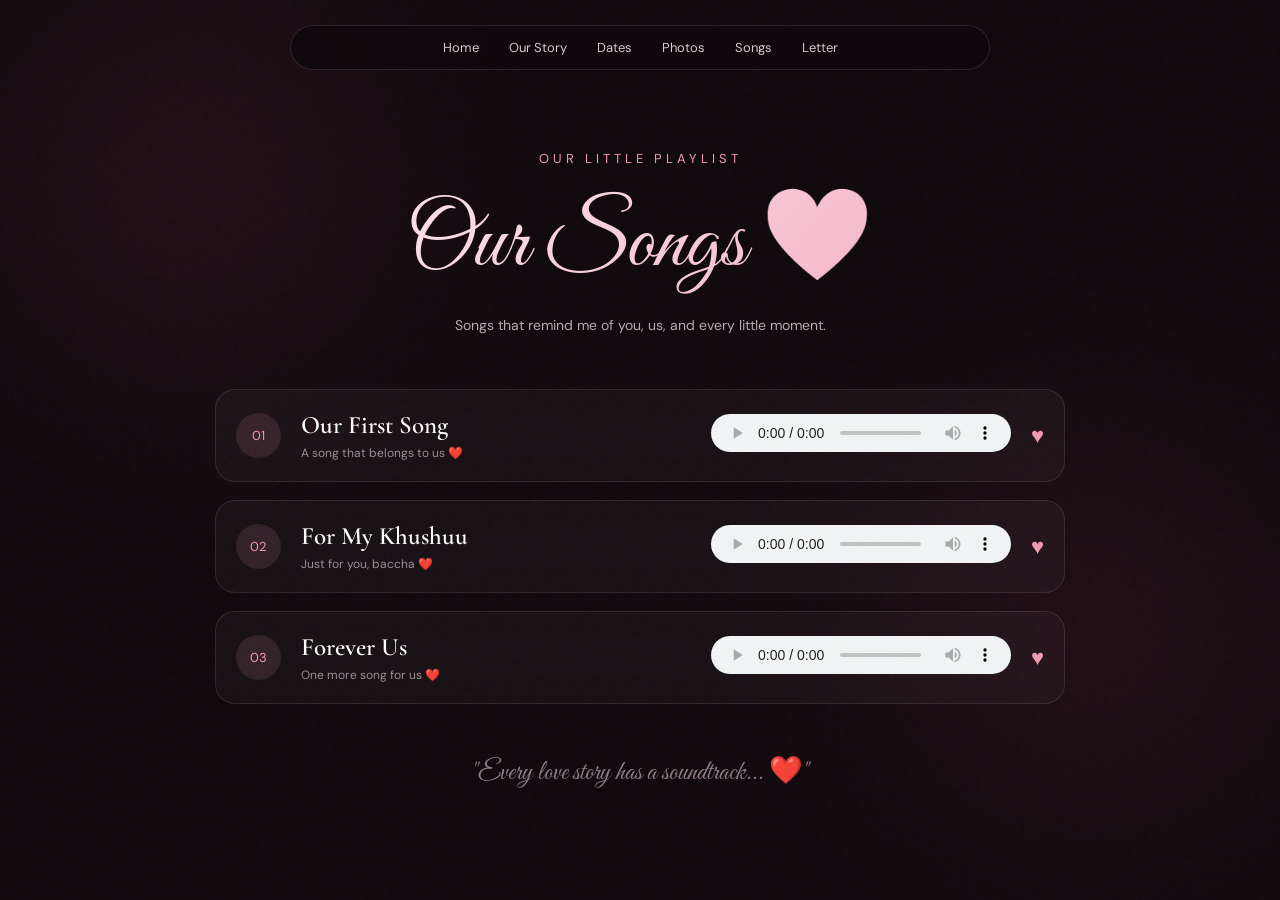
==== songs.html @ 591d89be "Add files via upload" ====
<!DOCTYPE html>
<html lang="en">
<head>

    <meta charset="UTF-8">
    <meta name="viewport" content="width=device-width, initial-scale=1.0">

    <title>Our Songs ❤️</title>

    <link rel="preconnect" href="https://fonts.googleapis.com">
    <link rel="preconnect" href="https://fonts.gstatic.com" crossorigin>

    <link href="https://fonts.googleapis.com/css2?family=Cormorant+Garamond:wght@400;500;600;700&family=DM+Sans:wght@400;500;600&family=Great+Vibes&display=swap" rel="stylesheet">

    <link rel="stylesheet" href="style.css">


    <style>

        .songs-page {

            min-height: 100vh;

            padding: 150px 20px 80px;

        }


        .songs-heading {

            text-align: center;

            margin-bottom: 55px;

        }


        .songs-heading .small-title {

            color: #f19ab4;

            font-size: 13px;

            letter-spacing: 4px;

            text-transform: uppercase;

            margin-bottom: 15px;

        }


        .songs-heading h1 {

            font-family: "Great Vibes", cursive;

            font-size: clamp(50px, 8vw, 90px);

            font-weight: 400;

            margin: 0;

            background: linear-gradient(
                135deg,
                #ffffff,
                #f19ab4
            );

            -webkit-background-clip: text;

            -webkit-text-fill-color: transparent;

        }


        .songs-heading p {

            color: #b9aab1;

            font-family: "DM Sans", sans-serif;

            font-size: 14px;

            margin-top: 15px;

        }


        .songs-container {

            width: min(850px, 100%);

            margin: auto;

            display: flex;

            flex-direction: column;

            gap: 18px;

        }


        .song-card {

            display: flex;

            align-items: center;

            gap: 20px;

            padding: 20px;

            border: 1px solid rgba(255,255,255,.10);

            border-radius: 20px;

            background: rgba(255,255,255,.035);

            backdrop-filter: blur(15px);

            transition: .3s;

        }


        .song-card:hover {

            transform: translateY(-3px);

            border-color: rgba(241,154,180,.35);

            background: rgba(241,154,180,.06);

        }


        .song-number {

            width: 45px;

            height: 45px;

            flex-shrink: 0;

            display: flex;

            align-items: center;

            justify-content: center;

            border-radius: 50%;

            background: rgba(241,154,180,.12);

            color: #f19ab4;

            font-family: "DM Sans", sans-serif;

            font-size: 13px;

        }


        .song-info {

            flex: 1;

        }


        .song-info h3 {

            margin: 0 0 5px;

            color: #fff;

            font-family: "Cormorant Garamond", serif;

            font-size: 25px;

            font-weight: 600;

        }


        .song-info p {

            margin: 0;

            color: #9e8d95;

            font-family: "DM Sans", sans-serif;

            font-size: 12px;

        }


        .song-player {

            width: 300px;

            max-width: 40%;

        }


        .song-player audio {

            width: 100%;

            height: 38px;

        }


        .song-heart {

            color: #f19ab4;

            font-size: 22px;

        }


        .songs-note {

            text-align: center;

            margin-top: 50px;

            color: #8f7e86;

            font-family: "Great Vibes", cursive;

            font-size: 27px;

        }


        @media (max-width: 700px) {

            .songs-page {

                padding: 130px 15px 60px;

            }


            .song-card {

                flex-wrap: wrap;

                gap: 14px;

                padding: 16px;

            }


            .song-info {

                min-width: calc(100% - 75px);

            }


            .song-player {

                width: 100%;

                max-width: 100%;

                padding-left: 0;

            }

        }

    </style>

</head>


<body>


    <!-- NAVBAR -->

    <nav class="navbar">

        <a href="index.html">Home</a>

        <a href="index.html#story">Our Story</a>

        <a href="index.html#dates">Dates</a>

        <a href="our photos.html">Photos</a>

        <a href="songs.html">Songs</a>

        <a href="index.html#letter">Letter</a>

    </nav>



    <!-- SONGS -->

    <main class="songs-page">


        <div class="songs-heading">

            <div class="small-title">
                Our little playlist
            </div>


            <h1>
                Our Songs ❤️
            </h1>


            <p>
                Songs that remind me of you, us, and every little moment.
            </p>

        </div>



        <div class="songs-container">


            <!-- SONG 1 -->

            <div class="song-card">

                <div class="song-number">
                    01
                </div>


                <div class="song-info">

                    <h3>
                        Our First Song
                    </h3>

                    <p>
                        A song that belongs to us ❤️
                    </p>

                </div>


                <div class="song-player">

                    <audio controls preload="metadata">

                        <source
                            src="songs/song1.mp3"
                            type="audio/mpeg">

                        Your browser does not support audio.

                    </audio>

                </div>


                <div class="song-heart">
                    ♥
                </div>

            </div>



            <!-- SONG 2 -->

            <div class="song-card">

                <div class="song-number">
                    02
                </div>


                <div class="song-info">

                    <h3>
                        For My Khushuu
                    </h3>

                    <p>
                        Just for you, baccha ❤️
                    </p>

                </div>


                <div class="song-player">

                    <audio controls preload="metadata">

                        <source
                            src="songs/song2.mp3"
                            type="audio/mpeg">

                        Your browser does not support audio.

                    </audio>

                </div>


                <div class="song-heart">
                    ♥
                </div>

            </div>



            <!-- SONG 3 -->

            <div class="song-card">

                <div class="song-number">
                    03
                </div>


                <div class="song-info">

                    <h3>
                        Forever Us
                    </h3>

                    <p>
                        One more song for us ❤️
                    </p>

                </div>


                <div class="song-player">

                    <audio controls preload="metadata">

                        <source
                            src="songs/song3.mp3"
                            type="audio/mpeg">

                        Your browser does not support audio.

                    </audio>

                </div>


                <div class="song-heart">
                    ♥
                </div>

            </div>


        </div>



        <div class="songs-note">

            "Every love story has a soundtrack... ❤️"

        </div>


    </main>


</body>
</html>
---- style.css ----
* {
    margin: 0;
    padding: 0;
    box-sizing: border-box;
}

html {
    scroll-behavior: smooth;
}

body {
    background:
        radial-gradient(
            circle at 15% 20%,
            rgba(132, 40, 72, .16),
            transparent 28%
        ),
        radial-gradient(
            circle at 85% 70%,
            rgba(160, 48, 85, .12),
            transparent 30%
        ),
        #10090d;

    color: #f8edf1;
    font-family: "DM Sans", sans-serif;
    overflow-x: hidden;
}


/* =========================
   GRAIN
========================= */

body::before {
    content: "";
    position: fixed;
    inset: 0;

    pointer-events: none;

    opacity: .035;

    z-index: 999;

    background-image:
        url("data:image/svg+xml,%3Csvg viewBox='0 0 180 180' xmlns='http://www.w3.org/2000/svg'%3E%3Cfilter id='n'%3E%3CfeTurbulence type='fractalNoise' baseFrequency='.9' numOctaves='4' stitchTiles='stitch'/%3E%3C/filter%3E%3Crect width='100%25' height='100%25' filter='url(%23n)' opacity='.6'/%3E%3C/svg%3E");
}


/* =========================
   INTRO
========================= */

.intro {
    position: fixed;
    inset: 0;

    z-index: 5000;

    display: flex;
    align-items: center;
    justify-content: center;

    background:
        radial-gradient(
            circle at center,
            #32131f 0%,
            #10090d 60%,
            #070507 100%
        );

    transition:
        opacity 1.2s ease,
        visibility 1.2s ease;
}

.intro.hide {
    opacity: 0;
    visibility: hidden;
    pointer-events: none;
}

.intro-content {
    text-align: center;

    animation: introAppear 1.8s ease forwards;
}

.intro-small {
    font-size: 12px;
    letter-spacing: 5px;
    text-transform: uppercase;

    color: #d8a7b8;

    margin-bottom: 20px;
}

.intro-title {
    font-family: "Great Vibes", cursive;

    font-size: clamp(55px, 10vw, 105px);

    font-weight: 400;

    color: #f3a5bd;

    line-height: 1;
}

.intro-title span {
    display: inline-block;

    animation: heartbeat 1.4s infinite;
}

.intro-line {
    width: 0;
    height: 1px;

    background: #d988a5;

    margin: 28px auto;

    animation:
        lineGrow 1.8s 1s ease forwards;
}

.intro-text {
    font-family: "Cormorant Garamond", serif;

    font-size: 23px;

    color: #eee0e5;

    opacity: 0;

    animation:
        fadeUp 1.2s 1.4s ease forwards;
}

.intro-from {
    margin-top: 15px;

    color: #b98a9a;

    font-family: "Great Vibes", cursive;

    font-size: 30px;

    opacity: 0;

    animation:
        fadeUp 1.2s 1.7s ease forwards;
}

.open-btn {
    margin-top: 35px;

    padding: 13px 30px;

    border: 1px solid rgba(255,255,255,.18);

    border-radius: 100px;

    background: rgba(255,255,255,.04);

    color: #f7dbe4;

    cursor: pointer;

    letter-spacing: 2px;

    transition: .4s;

    opacity: 0;

    animation:
        fadeUp 1s 2.1s ease forwards;
}

.open-btn:hover {
    background: rgba(210, 99, 135, .18);

    transform: translateY(-3px);
}


/* =========================
   FLOATING HEARTS
========================= */

.floating-hearts {
    position: fixed;
    inset: 0;

    overflow: hidden;

    pointer-events: none;

    z-index: 2;
}

.floating-hearts span {
    position: absolute;

    bottom: -50px;

    color: rgba(222,113,145,.22);

    font-size: 18px;

    animation:
        floatingHeart linear infinite;
}

.floating-hearts span:nth-child(1) {
    left: 7%;
    animation-duration: 13s;
}

.floating-hearts span:nth-child(2) {
    left: 18%;
    animation-duration: 17s;
    animation-delay: 3s;
}

.floating-hearts span:nth-child(3) {
    left: 32%;
    animation-duration: 12s;
    animation-delay: 5s;
}

.floating-hearts span:nth-child(4) {
    left: 55%;
    animation-duration: 16s;
}

.floating-hearts span:nth-child(5) {
    left: 72%;
    animation-duration: 14s;
    animation-delay: 4s;
}

.floating-hearts span:nth-child(6) {
    left: 88%;
    animation-duration: 18s;
    animation-delay: 7s;
}


/* =========================
   NAVBAR
========================= */

.navbar {
    position: fixed;

    top: 25px;
    left: 50%;

    transform: translateX(-50%);

    width: min(700px, 90%);

    z-index: 1000;

    display: flex;

    justify-content: center;

    gap: 30px;

    padding: 13px 25px;

    border:
        1px solid rgba(255,255,255,.12);

    border-radius: 50px;

    background:
        rgba(15,8,12,.72);

    backdrop-filter: blur(18px);
}

.navbar a {
    color: #d9cbd0;

    text-decoration: none;

    font-size: 13px;

    transition: .3s;
}

.navbar a:hover {
    color: #f19ab4;
}


/* =========================
   GENERAL SECTION
========================= */

section {
    position: relative;

    min-height: 100vh;

    padding:
        120px 7vw;

    z-index: 5;
}

.section-heading {
    text-align: center;

    margin-bottom: 65px;
}

.section-heading h2 {
    font-family: "Cormorant Garamond", serif;

    font-size:
        clamp(55px, 7vw, 90px);

    font-weight: 500;

    line-height: .9;
}

.section-heading p {
    margin-top: 22px;

    color: #bfaeb5;

    font-size: 15px;
}


/* =========================
   HERO
========================= */

.hero {
    min-height: 100vh;

    display: grid;

    grid-template-columns:
        1.05fr .95fr;

    align-items: center;

    gap: 70px;

    padding-top: 150px;
}


/* PHOTO COLLAGE */

.hero-photos {
    position: relative;

    height: 620px;

    width: 100%;
}

.hero-photo {
    position: absolute;

    overflow: hidden;

    border-radius: 24px;

    border:
        1px solid rgba(255,255,255,.15);

    box-shadow:
        0 30px 80px rgba(0,0,0,.45);

    transition:
        transform .7s
        cubic-bezier(.2,.8,.2,1);
}

.hero-photo img {
    width: 100%;
    height: 100%;

    object-fit: cover;

    display: block;
}

.hero-photo:hover {
    z-index: 20;

    transform:
        rotate(0deg)
        scale(1.05);
}


/* PHOTO POSITIONS */

.photo-one {
    width: 250px;
    height: 340px;

    top: 40px;
    left: 8%;

    transform: rotate(-6deg);
}

.photo-two {
    width: 245px;
    height: 325px;

    top: 100px;
    left: 48%;

    transform: rotate(5deg);
}

.photo-three {
    width: 255px;
    height: 330px;

    top: 315px;
    left: 13%;

    transform: rotate(4deg);
}

.photo-four {
    width: 245px;
    height: 325px;

    top: 280px;
    left: 51%;

    transform: rotate(-6deg);
}


/* HERO TEXT */

.hero-content {
    padding-right: 5vw;
}

.eyebrow {
    color: #dc91aa;

    text-transform: uppercase;

    letter-spacing: 5px;

    font-size: 11px;

    margin-bottom: 22px;
}

.hero-title {
    font-family: "Cormorant Garamond", serif;

    font-size:
        clamp(60px, 7vw, 100px);

    font-weight: 400;

    line-height: .85;
}

.hero-title span {
    display: block;

    color: #e79ab3;

    font-family: "Great Vibes", cursive;
}

.hero-description {
    margin-top: 35px;

    max-width: 500px;

    color: #bbaab1;

    line-height: 1.9;

    font-size: 15px;
}


/* =========================
   COUNTER
========================= */

.counter-box {
    margin-top: 45px;

    padding: 27px;

    border:
        1px solid rgba(232,155,177,.17);

    border-radius: 20px;

    background:
        rgba(255,255,255,.025);
}

.counter-title {
    color: #a88f98;

    font-size: 11px;

    letter-spacing: 3px;

    text-transform: uppercase;

    margin-bottom: 17px;
}

.counter {
    display: grid;

    grid-template-columns:
        repeat(4,1fr);

    gap: 10px;
}

.time strong {
    display: block;

    font-family:
        "Cormorant Garamond", serif;

    font-size: 42px;

    color: #f1cbd6;
}

.time small {
    font-size: 10px;

    color: #927c85;

    text-transform: uppercase;

    letter-spacing: 1px;
}


/* =========================
   STORY
========================= */

.story-section {
    background:
        radial-gradient(
            circle at 50% 50%,
            rgba(100,25,50,.12),
            transparent 45%
        );
}

.timeline {
    max-width: 850px;

    margin: auto;

    position: relative;
}

.timeline::before {
    content: "";

    position: absolute;

    left: 50%;

    top: 0;
    bottom: 0;

    width: 1px;

    background:
        rgba(221,137,162,.2);
}

.story-item {
    width: 50%;

    padding:
        20px 45px;

    position: relative;

    opacity: 0;

    transform:
        translateY(35px);

    transition:
        1s ease;
}

.story-item.show {
    opacity: 1;

    transform:
        translateY(0);
}

.story-item:nth-child(odd) {
    text-align: right;
}

.story-item:nth-child(even) {
    margin-left: 50%;
}

.story-dot {
    position: absolute;

    width: 10px;
    height: 10px;

    border-radius: 50%;

    background: #d982a0;

    top: 30px;

    box-shadow:
        0 0 20px rgba(221,111,145,.5);
}

.story-item:nth-child(odd)
.story-dot {
    right: -5px;
}

.story-item:nth-child(even)
.story-dot {
    left: -5px;
}

.story-item span {
    color: #d7839f;

    font-size: 11px;

    letter-spacing: 2px;
}

.story-item h3 {
    font-family:
        "Cormorant Garamond", serif;

    font-size: 32px;

    margin: 8px 0;
}

.story-item p {
    color: #a9979e;

    line-height: 1.7;

    font-size: 14px;
}


/* =========================
   DATES
========================= */

.dates-grid {
    max-width: 950px;

    margin: auto;

    display: grid;

    grid-template-columns:
        repeat(3,1fr);

    gap: 20px;
}

.date-card {
    padding: 35px 25px;

    min-height: 200px;

    border:
        1px solid rgba(255,255,255,.09);

    border-radius: 20px;

    background:
        rgba(255,255,255,.025);

    transition: .5s;
}

.date-card:hover {
    transform:
        translateY(-8px);

    border-color:
        rgba(224,131,158,.3);
}

.date-icon {
    font-size: 25px;

    margin-bottom: 20px;
}

.date-card span {
    color: #d786a0;

    letter-spacing: 2px;

    font-size: 11px;
}

.date-card h3 {
    font-family:
        "Cormorant Garamond", serif;

    font-size: 30px;

    margin: 8px 0;
}

.date-card p {
    color: #9f8e95;

    font-size: 13px;
}


/* =========================
   MEMORIES
========================= */

.memories-section {
    padding-bottom: 150px;
}

.memory-grid {
    max-width: 1250px;

    margin: auto;

    display: grid;

    grid-template-columns:
        repeat(4, 1fr);

    gap: 18px;
}

.memory-card {
    overflow: hidden;

    border-radius: 22px;

    background: #1b1217;

    border:
        1px solid rgba(255,255,255,.09);

    transition:
        .6s
        cubic-bezier(.2,.8,.2,1);
}

.memory-card:hover {
    transform:
        translateY(-12px);

    box-shadow:
        0 25px 70px rgba(0,0,0,.4);
}

.memory-image {
    height: 330px;

    overflow: hidden;
}

.memory-image img {
    width: 100%;
    height: 100%;

    object-fit: cover;

    transition: 1s ease;
}

.memory-card:hover
.memory-image img {
    transform:
        scale(1.06);
}

.memory-content {
    padding: 24px;
}

.memory-content h3 {
    font-family:
        "Cormorant Garamond", serif;

    font-size: 27px;
}

.memory-content p {
    margin-top: 9px;

    color: #a7949c;

    font-family:
        "Cormorant Garamond", serif;

    font-style: italic;

    font-size: 16px;

    line-height: 1.4;
}


/* =========================
   LOVE LETTER
========================= */

.letter-section {
    min-height: 100vh;

    display: flex;

    align-items: center;

    justify-content: center;
}

.letter {
    width: min(800px, 90%);

    padding: 65px;

    border:
        1px solid rgba(226,140,163,.17);

    border-radius: 28px;

    background:
        linear-gradient(
            145deg,
            rgba(255,255,255,.045),
            rgba(255,255,255,.012)
        );

    box-shadow:
        0 40px 100px rgba(0,0,0,.35);
}

.letter-label {
    color: #d685a0;

    letter-spacing: 4px;

    font-size: 11px;

    text-transform: uppercase;
}

.letter h2 {
    font-family:
        "Great Vibes", cursive;

    font-size:
        clamp(55px, 7vw, 80px);

    font-weight: 400;

    color: #e9a1b8;

    margin:
        15px 0 30px;
}

.letter p {
    font-family:
        "Cormorant Garamond", serif;

    font-size: 21px;

    line-height: 1.75;

    color: #d8c8ce;
}

.letter strong {
    color: #f0c3d1;
}

.signature {
    margin-top: 35px;

    font-family:
        "Great Vibes", cursive;

    color: #e49ab2;

    font-size: 40px;
}


/* =========================
   FOOTER
========================= */

footer {
    text-align: center;

    padding: 35px;

    color: #69565f;

    font-size: 11px;
}


/* =========================
   ANIMATIONS
========================= */

@keyframes introAppear {

    from {
        opacity: 0;

        transform:
            translateY(25px);
    }

    to {
        opacity: 1;

        transform:
            translateY(0);
    }
}

@keyframes lineGrow {

    to {
        width: 100px;
    }
}

@keyframes fadeUp {

    from {
        opacity: 0;

        transform:
            translateY(15px);
    }

    to {
        opacity: 1;

        transform:
            translateY(0);
    }
}

@keyframes heartbeat {

    0%,100% {
        transform: scale(1);
    }

    15% {
        transform: scale(1.2);
    }

    30% {
        transform: scale(1);
    }

    45% {
        transform: scale(1.15);
    }
}

@keyframes floatingHeart {

    from {
        transform:
            translateY(110vh)
            rotate(0);
    }

    to {
        transform:
            translateY(-15vh)
            rotate(360deg);
    }
}


/* =========================
   TABLET
========================= */

@media(max-width: 1000px) {

    .hero {
        grid-template-columns: 1fr;

        gap: 30px;
    }

    .hero-photos {
        height: 600px;

        max-width: 650px;

        margin: auto;
    }

    .hero-content {
        text-align: center;

        padding: 0;
    }

    .hero-description {
        margin-left: auto;
        margin-right: auto;
    }

    .dates-grid {
        grid-template-columns:
            1fr 1fr;
    }

    .memory-grid {
        grid-template-columns:
            1fr 1fr;
    }
}


/* =========================
   MOBILE
========================= */

@media(max-width: 650px) {

    .navbar {
        gap: 15px;

        padding:
            12px 15px;
    }

    .navbar a {
        font-size: 11px;
    }

    section {
        padding-left: 20px;
        padding-right: 20px;
    }

    .hero {
        padding-top: 130px;
    }

    .hero-photos {
        height: 430px;
    }

    .photo-one {
        width: 165px;
        height: 230px;

        left: 4%;
        top: 20px;
    }

    .photo-two {
        width: 165px;
        height: 220px;

        left: 48%;
        top: 55px;
    }

    .photo-three {
        width: 170px;
        height: 225px;

        left: 10%;
        top: 215px;
    }

    .photo-four {
        width: 165px;
        height: 220px;

        left: 51%;
        top: 200px;
    }

    .counter {
        grid-template-columns:
            repeat(2,1fr);

        gap: 20px;
    }

    .timeline::before {
        left: 8px;
    }

    .story-item,
    .story-item:nth-child(even) {

        width: 100%;

        margin-left: 0;

        text-align: left;

        padding-left: 35px;

        padding-right: 0;
    }

    .story-item:nth-child(odd)
    .story-dot,
    .story-item:nth-child(even)
    .story-dot {

        left: 3px;

        right: auto;
    }

    .dates-grid,
    .memory-grid {

        grid-template-columns:
            1fr;
    }

    .memory-image {
        height: 400px;
    }

    .letter {
        padding:
            35px 25px;
    }

    .letter p {
        font-size: 19px;
    }
}
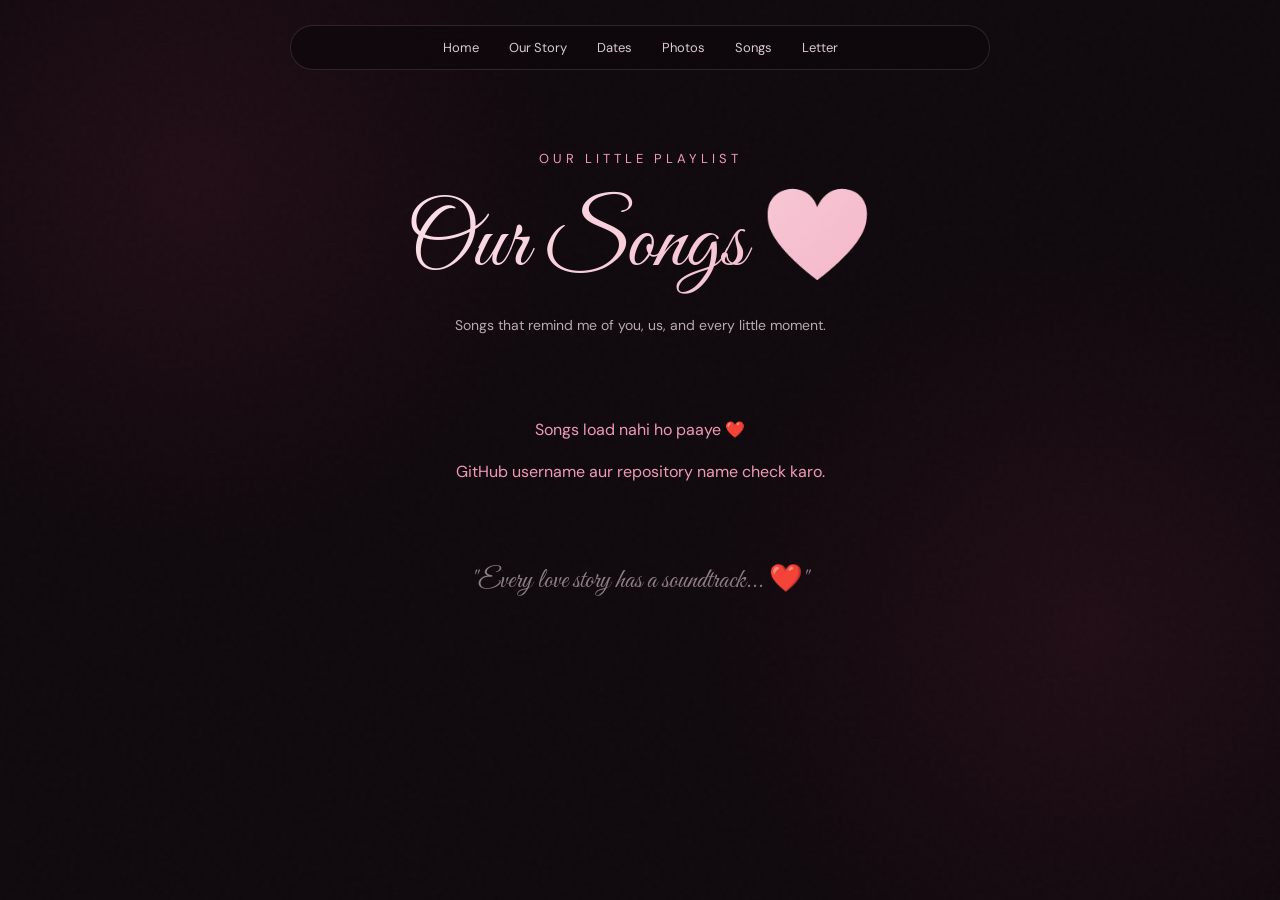
==== commit 3b1ca09b: "Add files via upload" ====
--- a/songs.html
+++ b/songs.html
@@ -1,5 +1,6 @@
 <!DOCTYPE html>
 <html lang="en">
+
 <head>
 
     <meta charset="UTF-8">
@@ -10,7 +11,9 @@
     <link rel="preconnect" href="https://fonts.googleapis.com">
     <link rel="preconnect" href="https://fonts.gstatic.com" crossorigin>
 
-    <link href="https://fonts.googleapis.com/css2?family=Cormorant+Garamond:wght@400;500;600;700&family=DM+Sans:wght@400;500;600&family=Great+Vibes&display=swap" rel="stylesheet">
+    <link
+        href="https://fonts.googleapis.com/css2?family=Cormorant+Garamond:wght@400;500;600;700&family=DM+Sans:wght@400;500;600&family=Great+Vibes&display=swap"
+        rel="stylesheet">
 
     <link rel="stylesheet" href="style.css">
 
@@ -18,46 +21,30 @@
     <style>
 
         .songs-page {
-
             min-height: 100vh;
-
             padding: 150px 20px 80px;
-
         }
 
 
         .songs-heading {
-
             text-align: center;
-
             margin-bottom: 55px;
-
         }
 
 
         .songs-heading .small-title {
-
             color: #f19ab4;
-
             font-size: 13px;
-
             letter-spacing: 4px;
-
             text-transform: uppercase;
-
             margin-bottom: 15px;
-
         }
 
 
         .songs-heading h1 {
-
             font-family: "Great Vibes", cursive;
-
             font-size: clamp(50px, 8vw, 90px);
-
             font-weight: 400;
-
             margin: 0;
 
             background: linear-gradient(
@@ -67,52 +54,36 @@
             );
 
             -webkit-background-clip: text;
-
             -webkit-text-fill-color: transparent;
-
         }
 
 
         .songs-heading p {
-
             color: #b9aab1;
-
             font-family: "DM Sans", sans-serif;
-
             font-size: 14px;
-
             margin-top: 15px;
-
         }
 
 
         .songs-container {
-
             width: min(850px, 100%);
-
             margin: auto;
 
             display: flex;
-
             flex-direction: column;
-
             gap: 18px;
-
         }
 
 
         .song-card {
-
             display: flex;
-
             align-items: center;
-
             gap: 20px;
 
             padding: 20px;
 
             border: 1px solid rgba(255,255,255,.10);
-
             border-radius: 20px;
 
             background: rgba(255,255,255,.035);
@@ -120,160 +91,160 @@
             backdrop-filter: blur(15px);
 
             transition: .3s;
-
         }
 
 
         .song-card:hover {
-
             transform: translateY(-3px);
 
-            border-color: rgba(241,154,180,.35);
-
-            background: rgba(241,154,180,.06);
-
+            border-color:
+                rgba(241,154,180,.35);
+
+            background:
+                rgba(241,154,180,.06);
         }
 
 
         .song-number {
-
             width: 45px;
-
             height: 45px;
 
             flex-shrink: 0;
 
             display: flex;
-
             align-items: center;
-
             justify-content: center;
 
             border-radius: 50%;
 
-            background: rgba(241,154,180,.12);
+            background:
+                rgba(241,154,180,.12);
 
             color: #f19ab4;
 
             font-family: "DM Sans", sans-serif;
-
             font-size: 13px;
-
         }
 
 
         .song-info {
-
             flex: 1;
-
+            min-width: 0;
         }
 
 
         .song-info h3 {
-
             margin: 0 0 5px;
 
             color: #fff;
 
-            font-family: "Cormorant Garamond", serif;
+            font-family:
+                "Cormorant Garamond",
+                serif;
 
             font-size: 25px;
-
             font-weight: 600;
 
+            word-break: break-word;
         }
 
 
         .song-info p {
-
             margin: 0;
 
             color: #9e8d95;
 
-            font-family: "DM Sans", sans-serif;
+            font-family:
+                "DM Sans",
+                sans-serif;
 
             font-size: 12px;
-
         }
 
 
         .song-player {
-
             width: 300px;
-
             max-width: 40%;
-
         }
 
 
         .song-player audio {
-
             width: 100%;
-
             height: 38px;
-
         }
 
 
         .song-heart {
-
             color: #f19ab4;
-
             font-size: 22px;
-
         }
 
 
         .songs-note {
-
             text-align: center;
 
             margin-top: 50px;
 
             color: #8f7e86;
 
-            font-family: "Great Vibes", cursive;
+            font-family:
+                "Great Vibes",
+                cursive;
 
             font-size: 27px;
-
+        }
+
+
+        .loading {
+            text-align: center;
+
+            color: #b9aab1;
+
+            font-family:
+                "DM Sans",
+                sans-serif;
+
+            padding: 30px;
+        }
+
+
+        .error-message {
+            text-align: center;
+
+            color: #f19ab4;
+
+            font-family:
+                "DM Sans",
+                sans-serif;
+
+            padding: 30px;
         }
 
 
         @media (max-width: 700px) {
 
             .songs-page {
-
                 padding: 130px 15px 60px;
-
             }
 
 
             .song-card {
-
                 flex-wrap: wrap;
-
                 gap: 14px;
-
                 padding: 16px;
-
             }
 
 
             .song-info {
-
-                min-width: calc(100% - 75px);
-
+                min-width:
+                    calc(100% - 75px);
             }
 
 
             .song-player {
-
                 width: 100%;
-
                 max-width: 100%;
-
                 padding-left: 0;
-
             }
 
         }
@@ -286,27 +257,43 @@
 <body>
 
 
-    <!-- NAVBAR -->
+    <!-- =========================
+         NAVBAR
+    ========================= -->
 
     <nav class="navbar">
 
-        <a href="index.html">Home</a>
-
-        <a href="index.html#story">Our Story</a>
-
-        <a href="index.html#dates">Dates</a>
-
-        <a href="our photos.html">Photos</a>
-
-        <a href="songs.html">Songs</a>
-
-        <a href="index.html#letter">Letter</a>
+        <a href="index.html">
+            Home
+        </a>
+
+        <a href="index.html#story">
+            Our Story
+        </a>
+
+        <a href="index.html#dates">
+            Dates
+        </a>
+
+        <a href="our photos.html">
+            Photos
+        </a>
+
+        <a href="songs.html">
+            Songs
+        </a>
+
+        <a href="index.html#letter">
+            Letter
+        </a>
 
     </nav>
 
 
 
-    <!-- SONGS -->
+    <!-- =========================
+         SONGS
+    ========================= -->
 
     <main class="songs-page">
 
@@ -331,143 +318,15 @@
 
 
 
-        <div class="songs-container">
-
-
-            <!-- SONG 1 -->
-
-            <div class="song-card">
-
-                <div class="song-number">
-                    01
-                </div>
-
-
-                <div class="song-info">
-
-                    <h3>
-                        Our First Song
-                    </h3>
-
-                    <p>
-                        A song that belongs to us ❤️
-                    </p>
-
-                </div>
-
-
-                <div class="song-player">
-
-                    <audio controls preload="metadata">
-
-                        <source
-                            src="songs/song1.mp3"
-                            type="audio/mpeg">
-
-                        Your browser does not support audio.
-
-                    </audio>
-
-                </div>
-
-
-                <div class="song-heart">
-                    ♥
-                </div>
-
+        <div
+            class="songs-container"
+            id="songsContainer"
+        >
+
+            <div class="loading">
+                Loading our songs ❤️
             </div>
 
-
-
-            <!-- SONG 2 -->
-
-            <div class="song-card">
-
-                <div class="song-number">
-                    02
-                </div>
-
-
-                <div class="song-info">
-
-                    <h3>
-                        For My Khushuu
-                    </h3>
-
-                    <p>
-                        Just for you, baccha ❤️
-                    </p>
-
-                </div>
-
-
-                <div class="song-player">
-
-                    <audio controls preload="metadata">
-
-                        <source
-                            src="songs/song2.mp3"
-                            type="audio/mpeg">
-
-                        Your browser does not support audio.
-
-                    </audio>
-
-                </div>
-
-
-                <div class="song-heart">
-                    ♥
-                </div>
-
-            </div>
-
-
-
-            <!-- SONG 3 -->
-
-            <div class="song-card">
-
-                <div class="song-number">
-                    03
-                </div>
-
-
-                <div class="song-info">
-
-                    <h3>
-                        Forever Us
-                    </h3>
-
-                    <p>
-                        One more song for us ❤️
-                    </p>
-
-                </div>
-
-
-                <div class="song-player">
-
-                    <audio controls preload="metadata">
-
-                        <source
-                            src="songs/song3.mp3"
-                            type="audio/mpeg">
-
-                        Your browser does not support audio.
-
-                    </audio>
-
-                </div>
-
-
-                <div class="song-heart">
-                    ♥
-                </div>
-
-            </div>
-
-
         </div>
 
 
@@ -482,5 +341,288 @@
     </main>
 
 
+
+    <!-- =========================
+         AUTOMATIC SONG LOADER
+    ========================= -->
+
+    <script>
+
+        /*
+        =====================================================
+        GITHUB SETTINGS
+        =====================================================
+
+        IMPORTANT:
+
+        Replace YOUR-GITHUB-USERNAME
+        with your actual GitHub username.
+
+        Example:
+
+        https://github.com/sagar123/my-love-website
+
+        Username = sagar123
+
+        Repository = my-love-website
+        */
+
+        const GITHUB_USERNAME =
+            "nishuu0029";
+
+        const GITHUB_REPOSITORY =
+            "skhushu";
+
+        const SONG_FOLDER =
+            "songs";
+
+
+        /*
+        =====================================================
+        LOAD SONGS
+        =====================================================
+        */
+
+        async function loadSongs() {
+
+            const container =
+                document.getElementById(
+                    "songsContainer"
+                );
+
+
+            try {
+
+                const apiURL =
+                    `https://api.github.com/repos/${GITHUB_USERNAME}/${GITHUB_REPOSITORY}/contents/${SONG_FOLDER}`;
+
+
+                const response =
+                    await fetch(apiURL);
+
+
+                if (!response.ok) {
+
+                    throw new Error(
+                        "GitHub folder could not be loaded."
+                    );
+
+                }
+
+
+                const files =
+                    await response.json();
+
+
+                /*
+                Only MP3 files
+                */
+
+                const songs =
+                    files.filter(file =>
+                        file.type === "file" &&
+                        file.name
+                            .toLowerCase()
+                            .endsWith(".mp3")
+                    );
+
+
+                /*
+                Sort alphabetically
+                */
+
+                songs.sort((a, b) =>
+                    a.name.localeCompare(
+                        b.name,
+                        undefined,
+                        {
+                            numeric: true,
+                            sensitivity: "base"
+                        }
+                    )
+                );
+
+
+                container.innerHTML = "";
+
+
+                /*
+                No songs
+                */
+
+                if (songs.length === 0) {
+
+                    container.innerHTML = `
+                        <div class="error-message">
+                            No songs found ❤️
+                        </div>
+                    `;
+
+                    return;
+                }
+
+
+                /*
+                Create song cards
+                */
+
+                songs.forEach(
+                    (song, index) => {
+
+                        /*
+                        Remove .mp3
+                        */
+
+                        let title =
+                            song.name.replace(
+                                /\.mp3$/i,
+                                ""
+                            );
+
+
+                        /*
+                        Replace underscores
+                        and hyphens with spaces
+                        */
+
+                        title =
+                            title.replace(
+                                /[_-]/g,
+                                " "
+                            );
+
+
+                        /*
+                        Capitalize first letter
+                        */
+
+                        title =
+                            title.charAt(0)
+                            .toUpperCase()
+                            +
+                            title.slice(1);
+
+
+                        const card =
+                            document.createElement(
+                                "div"
+                            );
+
+
+                        card.className =
+                            "song-card";
+
+
+                        card.innerHTML = `
+
+                            <div class="song-number">
+                                ${String(index + 1)
+                                    .padStart(2, "0")}
+                            </div>
+
+
+                            <div class="song-info">
+
+                                <h3>
+                                    ${escapeHTML(title)}
+                                </h3>
+
+                                <p>
+                                    A song that belongs to us ❤️
+                                </p>
+
+                            </div>
+
+
+                            <div class="song-player">
+
+                                <audio
+                                    controls
+                                    preload="metadata"
+                                >
+
+                                    <source
+                                        src="${song.download_url}"
+                                        type="audio/mpeg"
+                                    >
+
+                                    Your browser does not support audio.
+
+                                </audio>
+
+                            </div>
+
+
+                            <div class="song-heart">
+                                ♥
+                            </div>
+
+                        `;
+
+
+                        container.appendChild(
+                            card
+                        );
+
+                    }
+                );
+
+
+            } catch (error) {
+
+                console.error(
+                    "Songs loading error:",
+                    error
+                );
+
+
+                container.innerHTML = `
+
+                    <div class="error-message">
+
+                        Songs load nahi ho paaye ❤️
+                        <br><br>
+
+                        GitHub username aur
+                        repository name check karo.
+
+                    </div>
+
+                `;
+
+            }
+
+        }
+
+
+        /*
+        =====================================================
+        SECURITY
+        =====================================================
+        */
+
+        function escapeHTML(text) {
+
+            const div =
+                document.createElement("div");
+
+            div.textContent =
+                text;
+
+            return div.innerHTML;
+
+        }
+
+
+        /*
+        START
+        */
+
+        loadSongs();
+
+    </script>
+
+
 </body>
+
 </html>
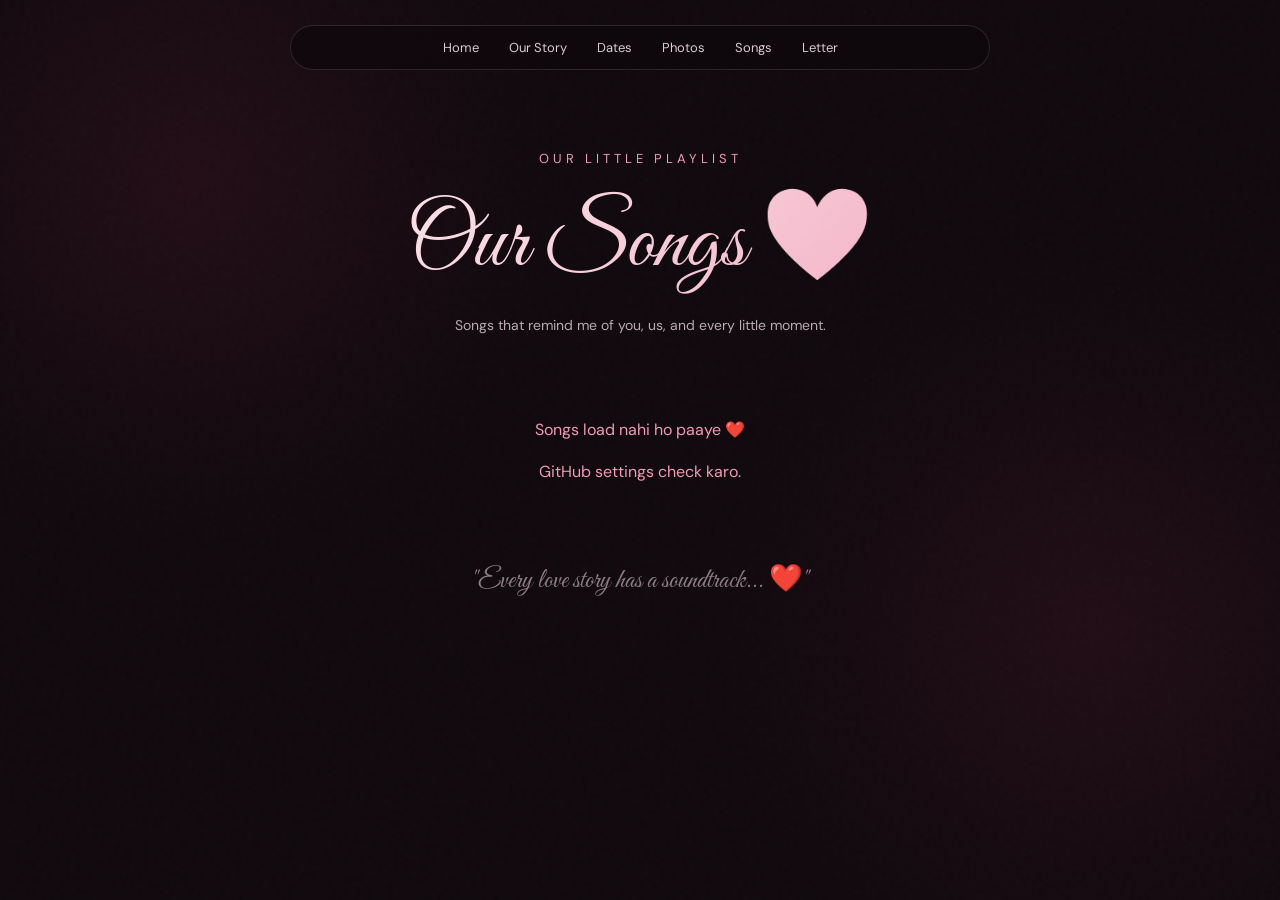
==== commit f0b8bf5a: "Add files via upload" ====
--- a/songs.html
+++ b/songs.html
@@ -348,281 +348,225 @@
 
     <script>
 
-        /*
-        =====================================================
-        GITHUB SETTINGS
-        =====================================================
-
-        IMPORTANT:
-
-        Replace YOUR-GITHUB-USERNAME
-        with your actual GitHub username.
-
-        Example:
-
-        https://github.com/sagar123/my-love-website
-
-        Username = sagar123
-
-        Repository = my-love-website
-        */
-
-        const GITHUB_USERNAME =
-            "nishuu0029";
-
-        const GITHUB_REPOSITORY =
-            "skhushu";
-
-        const SONG_FOLDER =
-            "songs";
-
-
-        /*
-        =====================================================
-        LOAD SONGS
-        =====================================================
-        */
-
-        async function loadSongs() {
-
-            const container =
-                document.getElementById(
-                    "songsContainer"
-                );
-
-
-            try {
-
-                const apiURL =
-                    `https://api.github.com/repos/${GITHUB_USERNAME}/${GITHUB_REPOSITORY}/contents/${SONG_FOLDER}`;
-
-
-                const response =
-                    await fetch(apiURL);
-
-
-                if (!response.ok) {
-
-                    throw new Error(
-                        "GitHub folder could not be loaded."
-                    );
-
+const GITHUB_USERNAME = "nishuu0029";
+const GITHUB_REPOSITORY = "skhushu";
+const SONG_FOLDER = "songs";
+
+
+async function loadSongs() {
+
+    const container = document.getElementById("songsContainer");
+
+    try {
+
+        const apiURL =
+            `https://api.github.com/repos/${GITHUB_USERNAME}/${GITHUB_REPOSITORY}/contents/${SONG_FOLDER}`;
+
+        const response = await fetch(apiURL);
+
+        if (!response.ok) {
+            throw new Error("GitHub folder could not be loaded.");
+        }
+
+        const files = await response.json();
+
+
+        // Sirf MP3 files
+        const songs = files.filter(file =>
+            file.type === "file" &&
+            file.name.toLowerCase().endsWith(".mp3")
+        );
+
+
+        // Alphabetical / numerical order
+        songs.sort((a, b) =>
+            a.name.localeCompare(
+                b.name,
+                undefined,
+                {
+                    numeric: true,
+                    sensitivity: "base"
                 }
-
-
-                const files =
-                    await response.json();
-
-
-                /*
-                Only MP3 files
-                */
-
-                const songs =
-                    files.filter(file =>
-                        file.type === "file" &&
-                        file.name
-                            .toLowerCase()
-                            .endsWith(".mp3")
-                    );
-
-
-                /*
-                Sort alphabetically
-                */
-
-                songs.sort((a, b) =>
-                    a.name.localeCompare(
-                        b.name,
-                        undefined,
-                        {
-                            numeric: true,
-                            sensitivity: "base"
-                        }
-                    )
-                );
-
-
-                container.innerHTML = "";
-
-
-                /*
-                No songs
-                */
-
-                if (songs.length === 0) {
-
-                    container.innerHTML = `
-                        <div class="error-message">
-                            No songs found ❤️
-                        </div>
-                    `;
-
-                    return;
+            )
+        );
+
+
+        container.innerHTML = "";
+
+
+        if (songs.length === 0) {
+
+            container.innerHTML = `
+                <div class="error-message">
+                    No songs found ❤️
+                </div>
+            `;
+
+            return;
+        }
+
+
+        songs.forEach((song, index) => {
+
+            // File name se .mp3 remove
+            let title = song.name.replace(/\.mp3$/i, "");
+
+
+            // _ aur - ko space mein convert
+            title = title.replace(/[_-]+/g, " ");
+
+
+            // First letter capital
+            title =
+                title.charAt(0).toUpperCase() +
+                title.slice(1);
+
+
+            const card = document.createElement("div");
+
+            card.className = "song-card";
+
+
+            /*
+                IMPORTANT:
+                GitHub API download_url ki jagah
+                website ke songs folder ka direct path
+                use kar rahe hain.
+            */
+
+            const songURL =
+                `${SONG_FOLDER}/${encodeURIComponent(song.name)}`;
+
+
+            card.innerHTML = `
+
+                <div class="song-number">
+                    ${String(index + 1).padStart(2, "0")}
+                </div>
+
+
+                <div class="song-info">
+
+                    <h3>
+                        ${escapeHTML(title)}
+                    </h3>
+
+                    <p>
+                        A song that belongs to us ❤️
+                    </p>
+
+                </div>
+
+
+                <div class="song-player">
+
+                    <audio
+                        controls
+                        preload="metadata"
+                    >
+
+                        <source
+                            src="${songURL}"
+                            type="audio/mpeg"
+                        >
+
+                        Your browser does not support audio.
+
+                    </audio>
+
+                </div>
+
+
+                <div class="song-heart">
+                    ♥
+                </div>
+
+            `;
+
+
+            container.appendChild(card);
+
+        });
+
+
+    } catch (error) {
+
+        console.error(
+            "Songs loading error:",
+            error
+        );
+
+
+        container.innerHTML = `
+
+            <div class="error-message">
+
+                Songs load nahi ho paaye ❤️
+
+                <br><br>
+
+                GitHub settings check karo.
+
+            </div>
+
+        `;
+
+    }
+
+}
+
+
+/*
+    Security:
+    Song title ko safely display karta hai.
+*/
+
+function escapeHTML(text) {
+
+    const div = document.createElement("div");
+
+    div.textContent = text;
+
+    return div.innerHTML;
+
+}
+
+
+/*
+    EK TIME PAR SIRF EK SONG CHALEGA
+*/
+
+document.addEventListener(
+    "play",
+    function(event) {
+
+        if (event.target.tagName === "AUDIO") {
+
+            document.querySelectorAll("audio").forEach(
+                function(audio) {
+
+                    if (audio !== event.target) {
+
+                        audio.pause();
+
+                        audio.currentTime = 0;
+
+                    }
+
                 }
-
-
-                /*
-                Create song cards
-                */
-
-                songs.forEach(
-                    (song, index) => {
-
-                        /*
-                        Remove .mp3
-                        */
-
-                        let title =
-                            song.name.replace(
-                                /\.mp3$/i,
-                                ""
-                            );
-
-
-                        /*
-                        Replace underscores
-                        and hyphens with spaces
-                        */
-
-                        title =
-                            title.replace(
-                                /[_-]/g,
-                                " "
-                            );
-
-
-                        /*
-                        Capitalize first letter
-                        */
-
-                        title =
-                            title.charAt(0)
-                            .toUpperCase()
-                            +
-                            title.slice(1);
-
-
-                        const card =
-                            document.createElement(
-                                "div"
-                            );
-
-
-                        card.className =
-                            "song-card";
-
-
-                        card.innerHTML = `
-
-                            <div class="song-number">
-                                ${String(index + 1)
-                                    .padStart(2, "0")}
-                            </div>
-
-
-                            <div class="song-info">
-
-                                <h3>
-                                    ${escapeHTML(title)}
-                                </h3>
-
-                                <p>
-                                    A song that belongs to us ❤️
-                                </p>
-
-                            </div>
-
-
-                            <div class="song-player">
-
-                                <audio
-                                    controls
-                                    preload="metadata"
-                                >
-
-                                    <source
-                                        src="${song.download_url}"
-                                        type="audio/mpeg"
-                                    >
-
-                                    Your browser does not support audio.
-
-                                </audio>
-
-                            </div>
-
-
-                            <div class="song-heart">
-                                ♥
-                            </div>
-
-                        `;
-
-
-                        container.appendChild(
-                            card
-                        );
-
-                    }
-                );
-
-
-            } catch (error) {
-
-                console.error(
-                    "Songs loading error:",
-                    error
-                );
-
-
-                container.innerHTML = `
-
-                    <div class="error-message">
-
-                        Songs load nahi ho paaye ❤️
-                        <br><br>
-
-                        GitHub username aur
-                        repository name check karo.
-
-                    </div>
-
-                `;
-
-            }
-
-        }
-
-
-        /*
-        =====================================================
-        SECURITY
-        =====================================================
-        */
-
-        function escapeHTML(text) {
-
-            const div =
-                document.createElement("div");
-
-            div.textContent =
-                text;
-
-            return div.innerHTML;
-
-        }
-
-
-        /*
-        START
-        */
-
-        loadSongs();
-
-    </script>
-
-
-</body>
-
-</html>+            );
+
+        }
+
+    },
+    true
+);
+
+
+/*
+    START
+*/
+
+loadSongs();
+
+</script>
